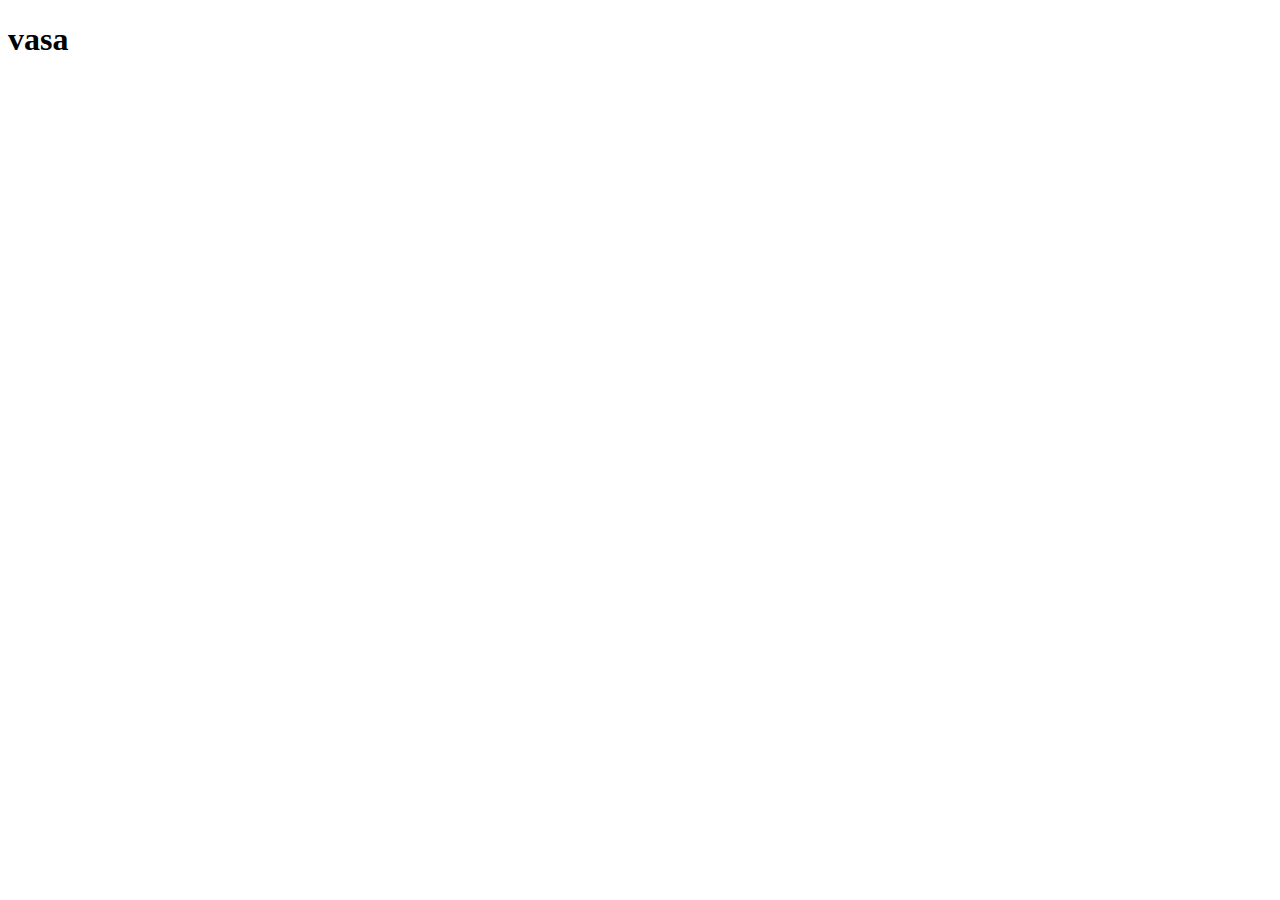
==== index.html @ 1d117d70 "Add index.html for vasa.dev" ====
<!DOCTYPE html>
<html lang="en">
<head>
    <meta charset="UTF-8">
    <meta http-equiv="X-UA-Compatible" content="IE=edge">
    <meta name="viewport" content="width=device-width, initial-scale=1.0">
    <title>vasa</title>
</head>
<body>
    <h1>vasa</h1>
</body>
</html>
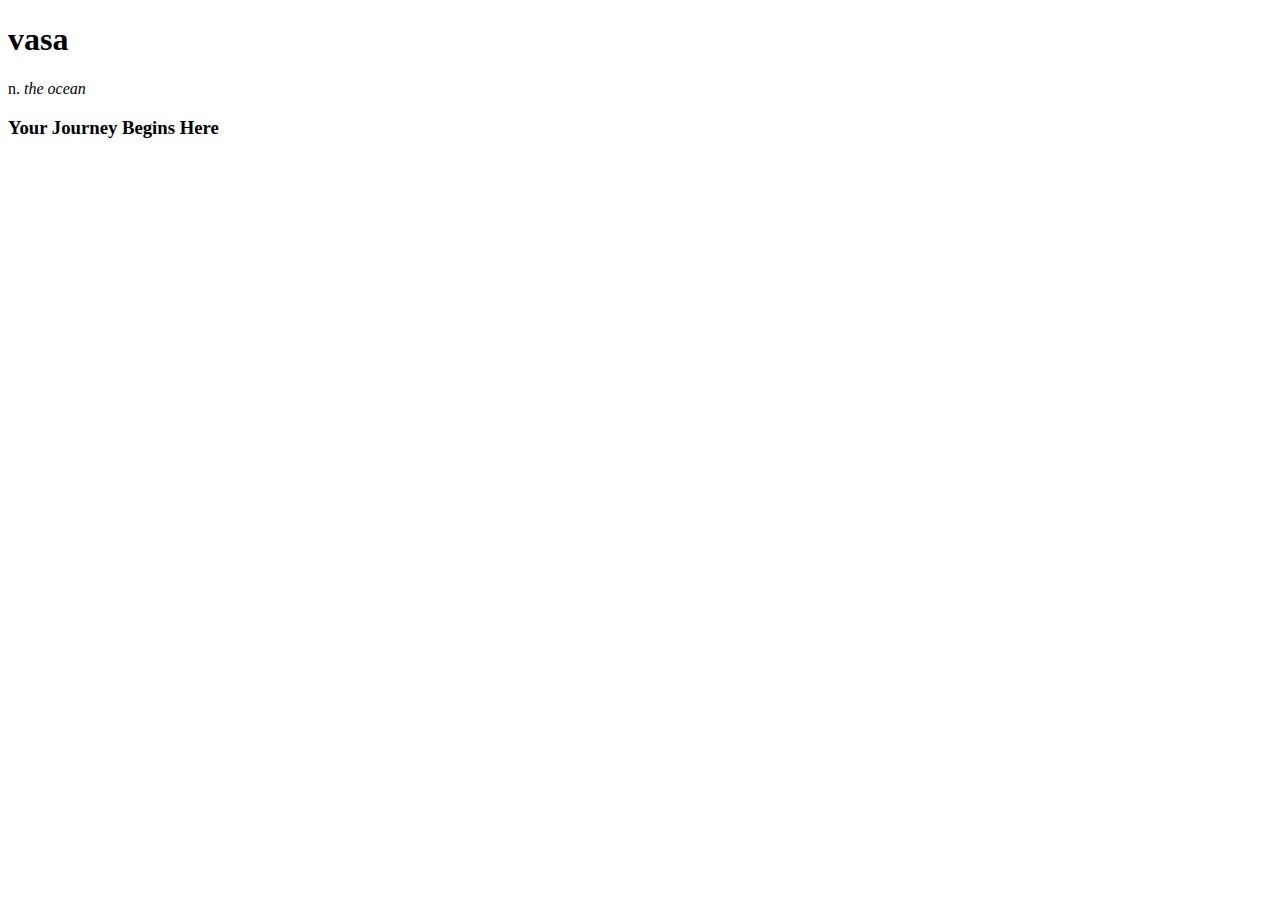
==== commit 5a61cda2: "Updated index.html" ====
--- a/index.html
+++ b/index.html
@@ -8,5 +8,7 @@
 </head>
 <body>
     <h1>vasa</h1>
+    <p>n. <em>the ocean</em></p>
+    <h3>Your Journey Begins Here</h3>
 </body>
 </html>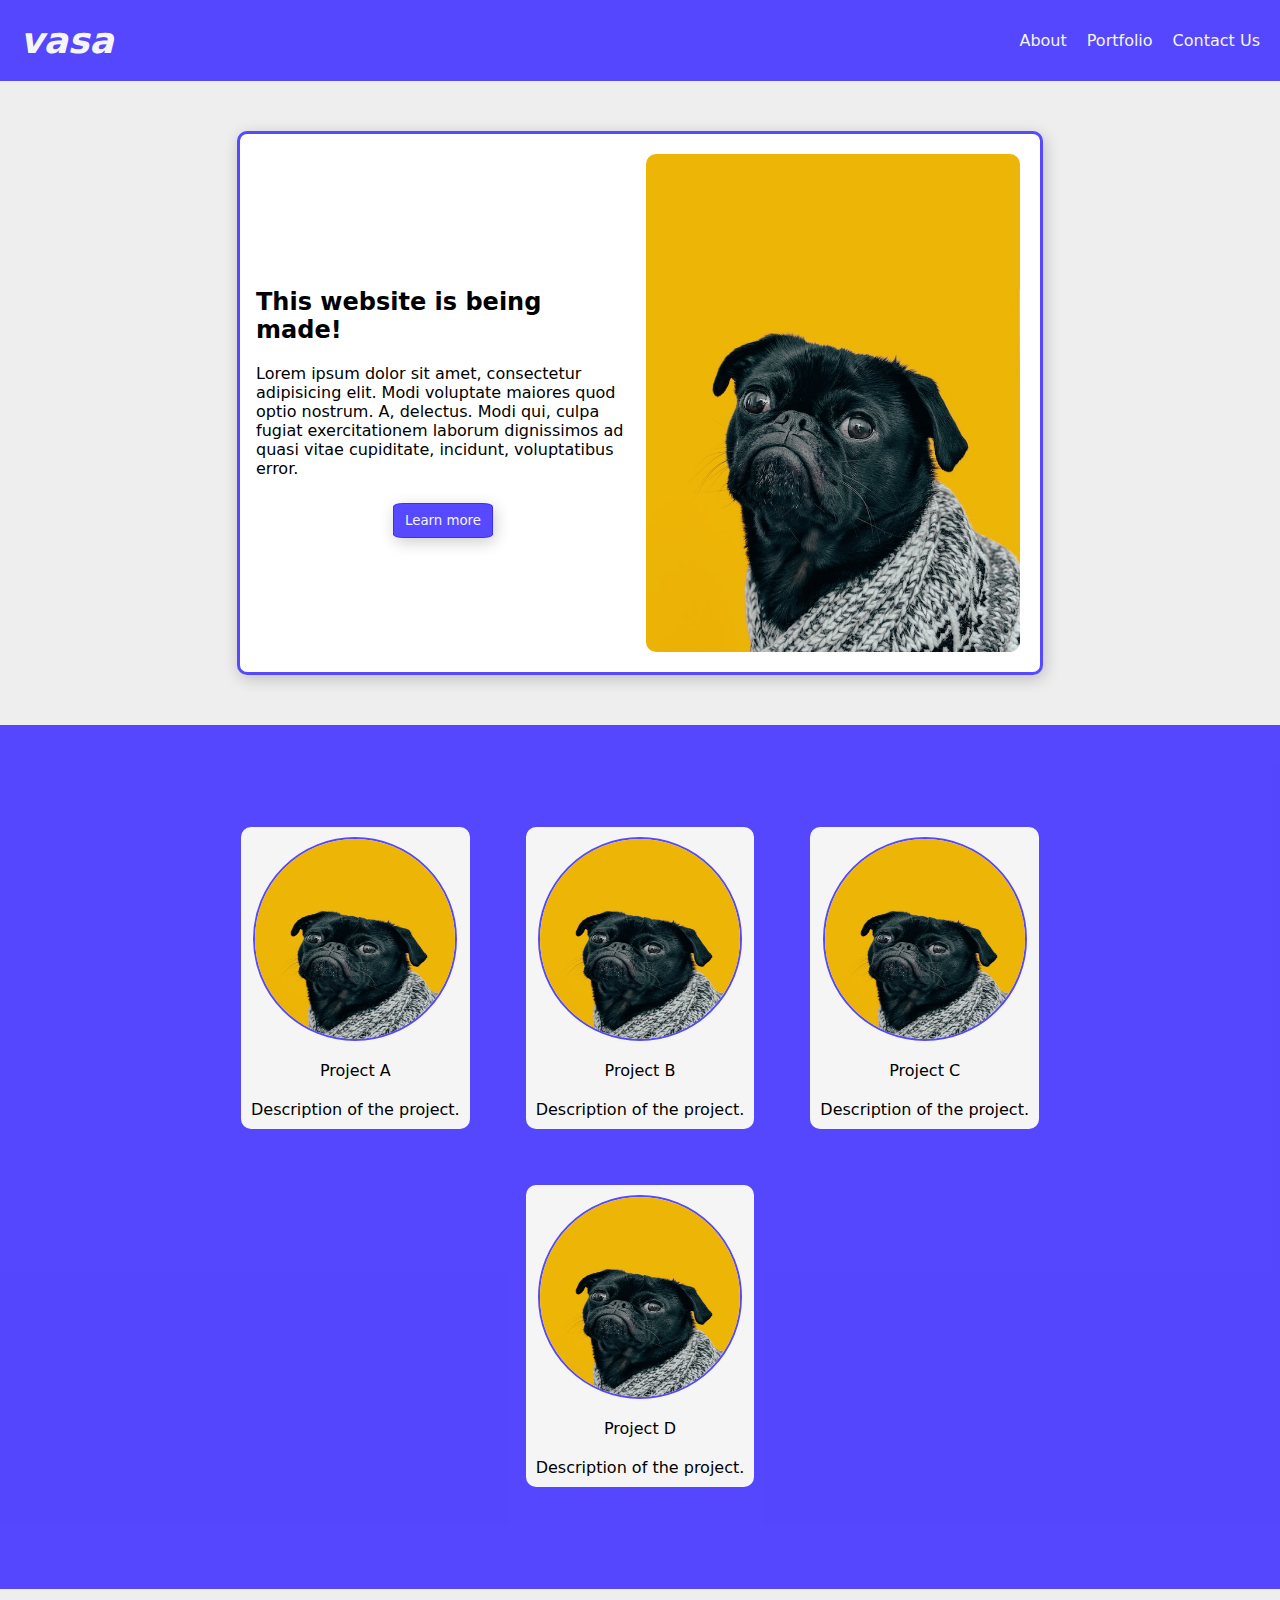
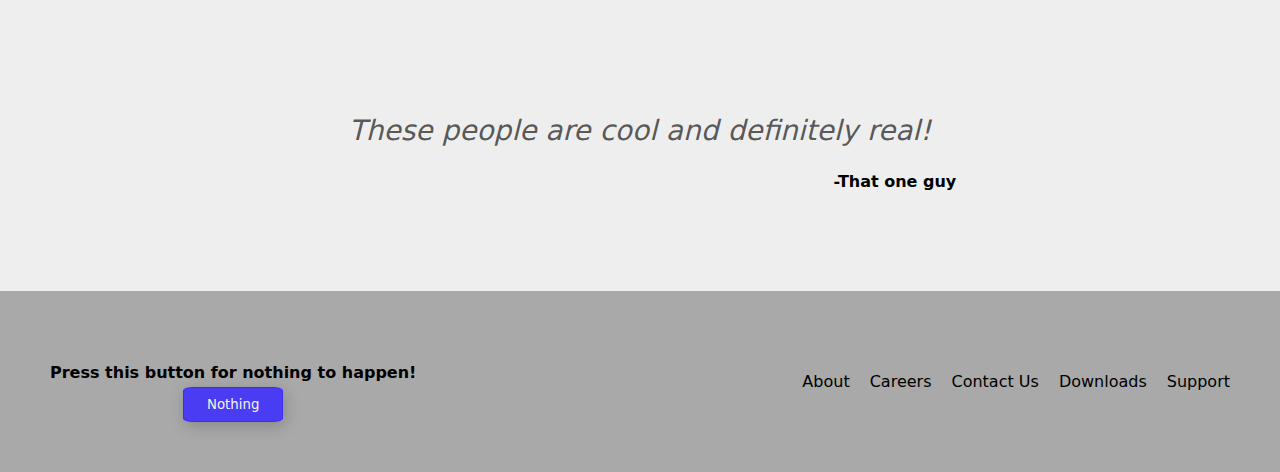
==== commit f68231ee: "file reorganization" ====
--- a/index.html
+++ b/index.html
@@ -1,14 +1,89 @@
 <!DOCTYPE html>
 <html lang="en">
 <head>
+    <link rel="stylesheet" href="/resources/css/styles.css">
     <meta charset="UTF-8">
     <meta http-equiv="X-UA-Compatible" content="IE=edge">
     <meta name="viewport" content="width=device-width, initial-scale=1.0">
     <title>vasa</title>
 </head>
 <body>
-    <h1>vasa</h1>
-    <p>n. <em>the ocean</em></p>
-    <h3>Your Journey Begins Here</h3>
+    <div class="header">
+        <div class="title">vasa</div>
+        <nav>
+            <ul>
+                <li><a href="/resources/pages/about.html">About</a></li>
+                <li><a href="#">Portfolio</a></li>
+                <li><a href="#">Contact Us</a></li>
+            </ul>
+        </nav>
+    </div>
+    <div class="section">
+        <div class="container">
+            <div class="description">
+                <div class="text">
+                    <h2>This website is being made!</h2>
+                </div>
+                <div class="text">Lorem ipsum dolor sit amet, consectetur adipisicing elit. Modi voluptate maiores quod optio nostrum. A, delectus. Modi qui, culpa fugiat exercitationem laborum dignissimos ad quasi vitae cupiditate, incidunt, voluptatibus error.</div>
+                <div class="button">
+                    <button id="about-button">Learn more</button>
+                </div>
+            </div>
+            <div class="image round-corners">
+                <img src="/resources/images/pug.jpg" alt="a pug">
+            </div>
+        </div>
+    </div>
+    <div class="section new-back">
+        <div class="deck">
+            <div class="cards">
+                <img src="/resources/images/pug.jpg" alt="placeholder">
+                <div class="text">Project A</div>
+                <div class="text">Description of the project.</div>
+            </div>
+            <div class="cards">
+                <img src="/resources/images/pug.jpg" alt="placeholder">
+                <div class="text">Project B</div>
+                <div class="text">Description of the project.</div>
+            </div>
+            <div class="cards">
+                <img src="/resources/images/pug.jpg" alt="placeholder">
+                <div class="text">Project C</div>
+                <div class="text">Description of the project.</div>
+            </div>
+            <div class="cards">
+                <img src="/resources/images/pug.jpg" alt="placeholder">
+                <div class="text">Project D</div>
+                <div class="text">Description of the project.</div>
+            </div>
+        </div>
+    </div>
+    <div class="section">
+        <div class="hype">
+            <div class="testimonials">These people are cool and definitely real!</div>
+            <div class="text">-That one guy</div>
+        </div>
+    </div>
+    <footer>
+        <div class="footer left">
+            <div class="text">
+                <h4>Press this button for nothing to happen!</h4>
+            </div>
+            <div class="button">
+                <button>Nothing</button>
+            </div>
+        </div>
+        <div class="footer right">
+            <div>
+                <ul>
+                    <li><a href="#">About</a></li>
+                    <li><a href="#">Careers</a></li>
+                    <li><a href="#">Contact Us</a></li>
+                    <li><a href="#">Downloads</a></li>
+                    <li><a href="#">Support</a></li>
+                </ul>
+            </div>    
+        </div>
+    </footer>
 </body>
-</html>+</html>
--- a/resources/css/styles.css
+++ b/resources/css/styles.css
@@ -0,0 +1,166 @@
+/* styles.css */
+* {
+    font-family:system-ui, -apple-system, BlinkMacSystemFont, 'Segoe UI', Roboto, Oxygen, Ubuntu, Cantarell, 'Open Sans', 'Helvetica Neue', sans-serif
+}
+
+body {
+    margin: 0;
+    background-color: #eee;
+    height: 100vh;
+    background-origin: border-box;
+}
+
+ul {
+    display: flex;
+    margin: 0;
+    padding: 0;
+    list-style-type: none;
+    gap: 20px;
+}
+
+img {
+    width: 100%;
+    height: 100%;
+}
+
+button {
+    border: 1px solid #3829ffd9;
+    border-radius: 10%;
+    background-color: #3829ffd9;
+    color: whitesmoke;
+    box-shadow: 2px 4px 16px rgba(0,0,0,.2);
+    width: 100px;
+    height: 35px;
+}
+
+a {
+    text-decoration: none;
+    color: inherit;
+}
+
+.header {
+    color: whitesmoke;
+    padding: 20px;
+    display: flex;
+    flex-direction: row;
+    justify-content: space-between;
+    background-color: #3829ffd9;
+    align-items: center;
+}
+
+.title {
+    font-size: 36px;
+    font-weight: 900;
+    font-style: italic;
+}
+
+.section {
+    display: flex;
+    justify-content: center;
+    margin: 50px;
+}
+.container {
+    display: flex;
+    border: 3px solid #3829ffd9;
+    background-color: white;
+    max-width: 800px;
+    border-radius: 10px;
+    box-shadow: 2px 4px 16px rgba(0,0,0,.2);
+    justify-content: center;
+    align-items: center;
+    gap: 16px;
+}
+
+.description {
+    padding-left: 16px;
+    flex: 1;
+}
+
+.description .button {
+    display: flex;
+    justify-content: center;
+    margin-top: 25px;
+}
+
+.image {
+    flex: 1;
+}
+
+.image, .cards {
+    display: flex;
+    justify-content: center;
+    align-items: center;
+    overflow: hidden;
+    border-radius: 10px;
+    margin: 20px 20px 20px 0px;
+}
+
+.deck {
+    display: flex;
+    justify-content: center;
+    flex-wrap: wrap;
+    gap: 16px;
+    margin: 32px;
+}
+
+.new-back {
+    margin: 0;
+    padding: 50px;
+    background-color: #3829ffd9;
+}
+
+.cards {
+    margin: 20px;
+    background-color: whitesmoke;
+    border: 3px hidden #3829ffd9;
+    max-width: 240px;
+    flex-direction: column;
+}
+.cards img {
+    display: flex;
+    width: 200px;
+    height: 200px;
+    border-radius: 50%;
+    overflow: hidden;
+    border: 2px solid #3829ffd9;
+    margin: 10px;
+}
+
+.cards .text {
+    padding: 10px;
+}
+
+.testimonials {
+    font-size: 28px;
+    color: rgba(0, 0, 0, 0.65);
+    font-style: italic;
+    margin: 25px;
+}
+
+.hype {
+    padding: 50px;
+}
+
+.hype .text {
+    text-align: right;
+    font-weight: 700;
+}
+
+footer {
+    background-color: darkgray;
+    display: flex;
+    justify-content: space-between;
+    align-items: center;
+    padding:50px;
+}
+
+.footer h4{
+    margin-bottom: 5px;
+}
+
+.footer.left {
+    display: flex;
+    flex-direction: column;
+    align-items: center;
+    
+}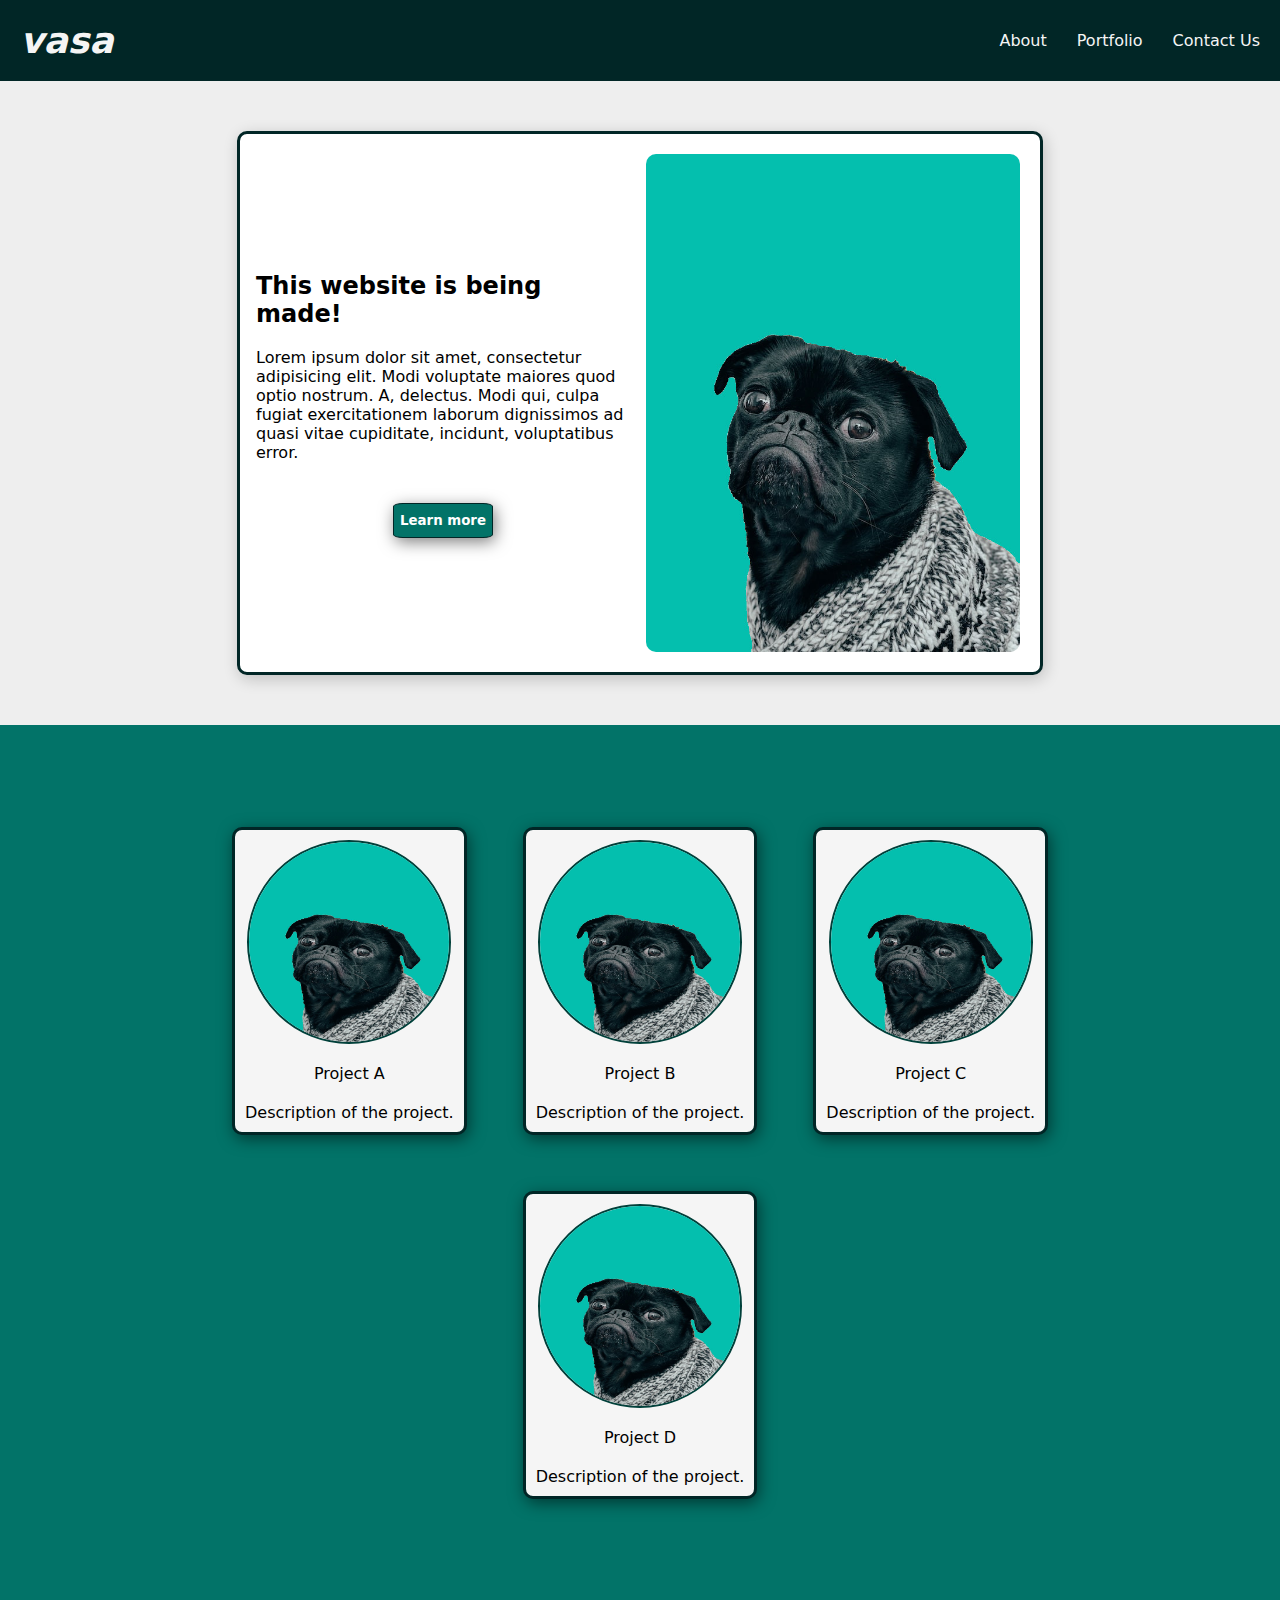
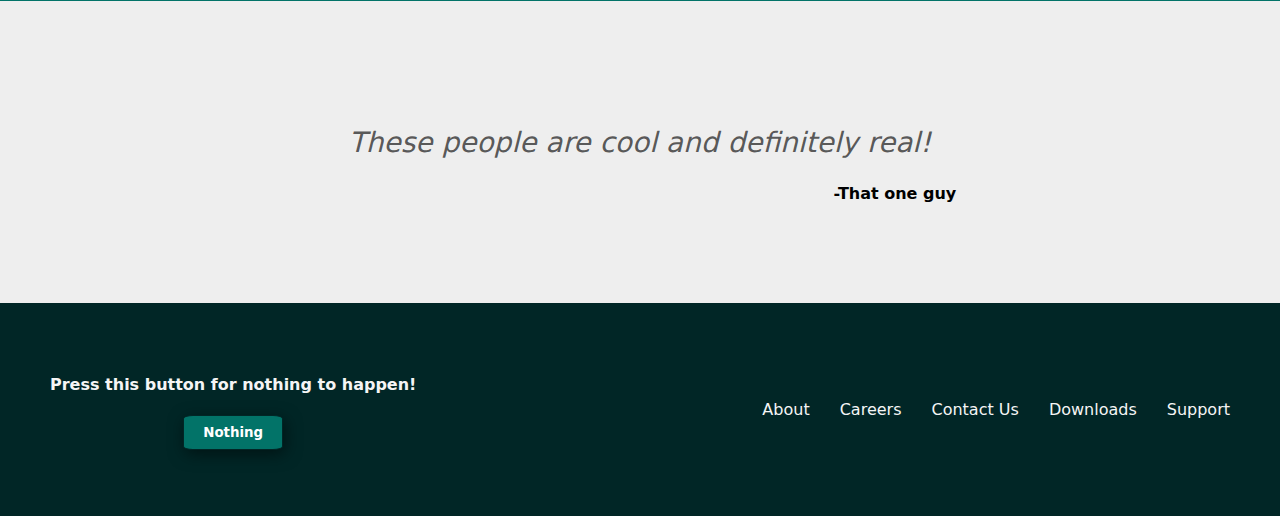
==== commit a1958ac8: "Updated CSS for Improved Visibility" ====
--- a/index.html
+++ b/index.html
@@ -1,7 +1,7 @@
 <!DOCTYPE html>
 <html lang="en">
 <head>
-    <link rel="stylesheet" href="/resources/css/styles.css">
+    <link rel="stylesheet" href="./resources/css/styles.css">
     <meta charset="UTF-8">
     <meta http-equiv="X-UA-Compatible" content="IE=edge">
     <meta name="viewport" content="width=device-width, initial-scale=1.0">
@@ -12,7 +12,7 @@
         <div class="title">vasa</div>
         <nav>
             <ul>
-                <li><a href="/resources/pages/about.html">About</a></li>
+                <li><a href="./resources/pages/about.html">About</a></li>
                 <li><a href="#">Portfolio</a></li>
                 <li><a href="#">Contact Us</a></li>
             </ul>
@@ -26,33 +26,33 @@
                 </div>
                 <div class="text">Lorem ipsum dolor sit amet, consectetur adipisicing elit. Modi voluptate maiores quod optio nostrum. A, delectus. Modi qui, culpa fugiat exercitationem laborum dignissimos ad quasi vitae cupiditate, incidunt, voluptatibus error.</div>
                 <div class="button">
-                    <button id="about-button">Learn more</button>
+                    <button id="about-button"><a href="./resources/pages/about.html">Learn more</a></button>
                 </div>
             </div>
             <div class="image round-corners">
-                <img src="/resources/images/pug.jpg" alt="a pug">
+                <img src="./resources/images/pug.jpg" alt="a pug">
             </div>
         </div>
     </div>
     <div class="section new-back">
         <div class="deck">
             <div class="cards">
-                <img src="/resources/images/pug.jpg" alt="placeholder">
+                <img src="./resources/images/pug.jpg" alt="placeholder">
                 <div class="text">Project A</div>
                 <div class="text">Description of the project.</div>
             </div>
             <div class="cards">
-                <img src="/resources/images/pug.jpg" alt="placeholder">
+                <img src="./resources/images/pug.jpg" alt="placeholder">
                 <div class="text">Project B</div>
                 <div class="text">Description of the project.</div>
             </div>
             <div class="cards">
-                <img src="/resources/images/pug.jpg" alt="placeholder">
+                <img src="./resources/images/pug.jpg" alt="placeholder">
                 <div class="text">Project C</div>
                 <div class="text">Description of the project.</div>
             </div>
             <div class="cards">
-                <img src="/resources/images/pug.jpg" alt="placeholder">
+                <img src="./resources/images/pug.jpg" alt="placeholder">
                 <div class="text">Project D</div>
                 <div class="text">Description of the project.</div>
             </div>
@@ -70,7 +70,7 @@
                 <h4>Press this button for nothing to happen!</h4>
             </div>
             <div class="button">
-                <button>Nothing</button>
+                <button><a href="#">Nothing</a></button>
             </div>
         </div>
         <div class="footer right">
--- a/resources/css/styles.css
+++ b/resources/css/styles.css
@@ -15,7 +15,7 @@
     margin: 0;
     padding: 0;
     list-style-type: none;
-    gap: 20px;
+    gap: 30px;
 }
 
 img {
@@ -24,18 +24,26 @@
 }
 
 button {
-    border: 1px solid #3829ffd9;
+    border: 1px solid #012626;
     border-radius: 10%;
-    background-color: #3829ffd9;
-    color: whitesmoke;
-    box-shadow: 2px 4px 16px rgba(0,0,0,.2);
+    background-color: #027368;
+    color: white;
+    box-shadow: 2px 4px 16px rgba(0,0,0,.5);
     width: 100px;
     height: 35px;
+    font-weight: 800;
+    margin: 16px 0;
+    transition: all .3s ease-in-out;
 }
 
 a {
     text-decoration: none;
     color: inherit;
+    text-decoration: underline 0.2em rgba(255, 255, 255, 0);
+    transition: text-decoration-color 500ms;
+    display: block;
+    margin: 0;
+      
 }
 
 .header {
@@ -44,7 +52,7 @@
     display: flex;
     flex-direction: row;
     justify-content: space-between;
-    background-color: #3829ffd9;
+    background-color: #012626;
     align-items: center;
 }
 
@@ -61,7 +69,7 @@
 }
 .container {
     display: flex;
-    border: 3px solid #3829ffd9;
+    border: 3px solid #012626;
     background-color: white;
     max-width: 800px;
     border-radius: 10px;
@@ -106,15 +114,17 @@
 .new-back {
     margin: 0;
     padding: 50px;
-    background-color: #3829ffd9;
+    background-color: #027368;
 }
 
 .cards {
     margin: 20px;
     background-color: whitesmoke;
-    border: 3px hidden #3829ffd9;
+    border: 3px solid #012626;
     max-width: 240px;
     flex-direction: column;
+    box-shadow: 2px 4px 16px rgba(0,0,0,.5);
+    transition: all .2s ease-in-out;
 }
 .cards img {
     display: flex;
@@ -122,8 +132,9 @@
     height: 200px;
     border-radius: 50%;
     overflow: hidden;
-    border: 2px solid #3829ffd9;
+    border: 2px solid #01403A;
     margin: 10px;
+    transition: all .5s ease-in-out;
 }
 
 .cards .text {
@@ -147,11 +158,12 @@
 }
 
 footer {
-    background-color: darkgray;
+    background-color: #012626;
     display: flex;
     justify-content: space-between;
     align-items: center;
     padding:50px;
+    color: whitesmoke
 }
 
 .footer h4{
@@ -163,4 +175,21 @@
     flex-direction: column;
     align-items: center;
     
+}
+
+li a:hover {
+    text-decoration-color: rgba(255, 255, 255, 1);
+}
+
+.cards:hover {
+    transform: scale(1.1)
+}
+
+.cards img:hover{
+    border-radius: 10%;
+    
+}
+
+button:hover {
+    transform: scale(.9)
 }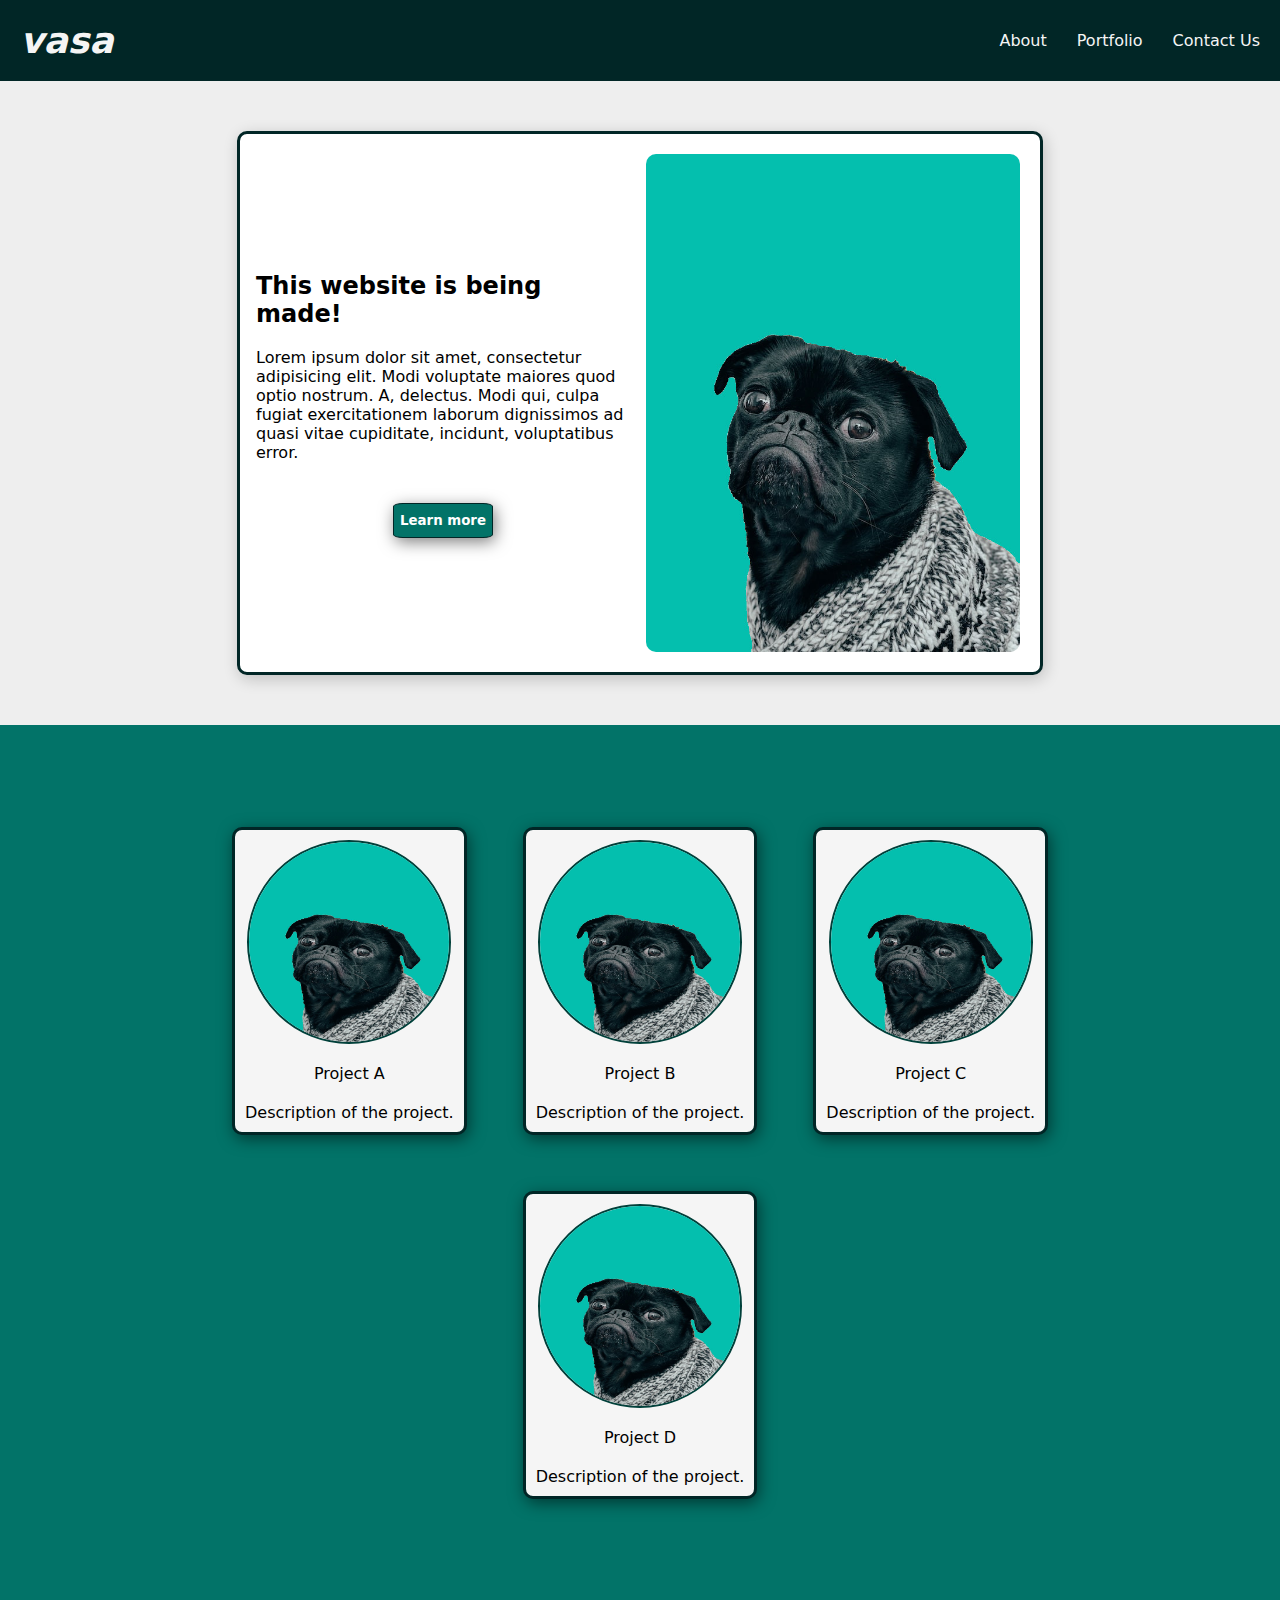
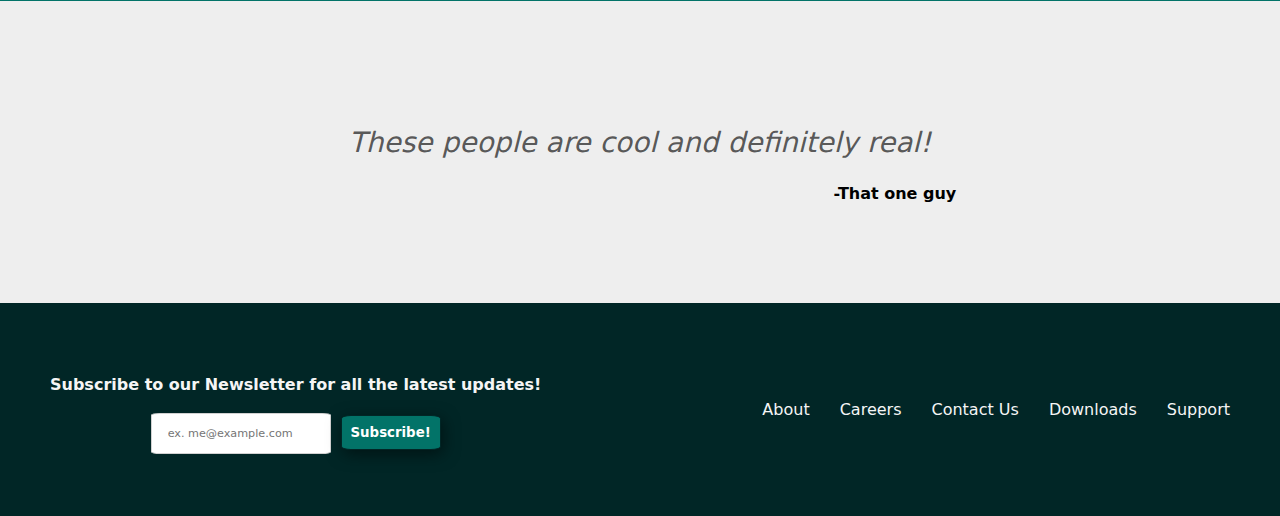
==== commit a73bacd8: "Reformatting and on-hover effects" ====
--- a/index.html
+++ b/index.html
@@ -67,10 +67,14 @@
     <footer>
         <div class="footer left">
             <div class="text">
-                <h4>Press this button for nothing to happen!</h4>
+                <h4>Subscribe to our Newsletter for all the latest updates!</h4>
             </div>
-            <div class="button">
-                <button><a href="#">Nothing</a></button>
+            <div class="form-input">
+                <label for="email"></label>
+                <input type="email" placeholder="ex. me@example.com">
+                <div class="button">
+                    <button><a href="#">Subscribe!</a></button>
+                </div>
             </div>
         </div>
         <div class="footer right">
--- a/resources/css/styles.css
+++ b/resources/css/styles.css
@@ -34,6 +34,7 @@
     font-weight: 800;
     margin: 16px 0;
     transition: all .3s ease-in-out;
+    cursor: pointer;
 }
 
 a {
@@ -43,7 +44,6 @@
     transition: text-decoration-color 500ms;
     display: block;
     margin: 0;
-      
 }
 
 .header {
@@ -124,7 +124,7 @@
     max-width: 240px;
     flex-direction: column;
     box-shadow: 2px 4px 16px rgba(0,0,0,.5);
-    transition: all .2s ease-in-out;
+    transition: all .5s ease-in-out;
 }
 .cards img {
     display: flex;
@@ -163,7 +163,8 @@
     justify-content: space-between;
     align-items: center;
     padding:50px;
-    color: whitesmoke
+    color: whitesmoke;
+    margin-bottom: 20px;
 }
 
 .footer h4{
@@ -177,6 +178,20 @@
     
 }
 
+.form-input {
+    display: flex;
+    align-items: baseline;
+}
+
+input {
+    padding: .8rem 1rem;
+    border-radius: 5%;
+    outline: none;
+    border: .1rem solid #d1d1d1;
+    font-size: .7rem;
+    margin-right: 10px;
+}
+
 li a:hover {
     text-decoration-color: rgba(255, 255, 255, 1);
 }
@@ -185,11 +200,11 @@
     transform: scale(1.1)
 }
 
-.cards img:hover{
+.cards:hover img{
     border-radius: 10%;
     
 }
 
 button:hover {
-    transform: scale(.9)
+    transform: scale(.95)
 }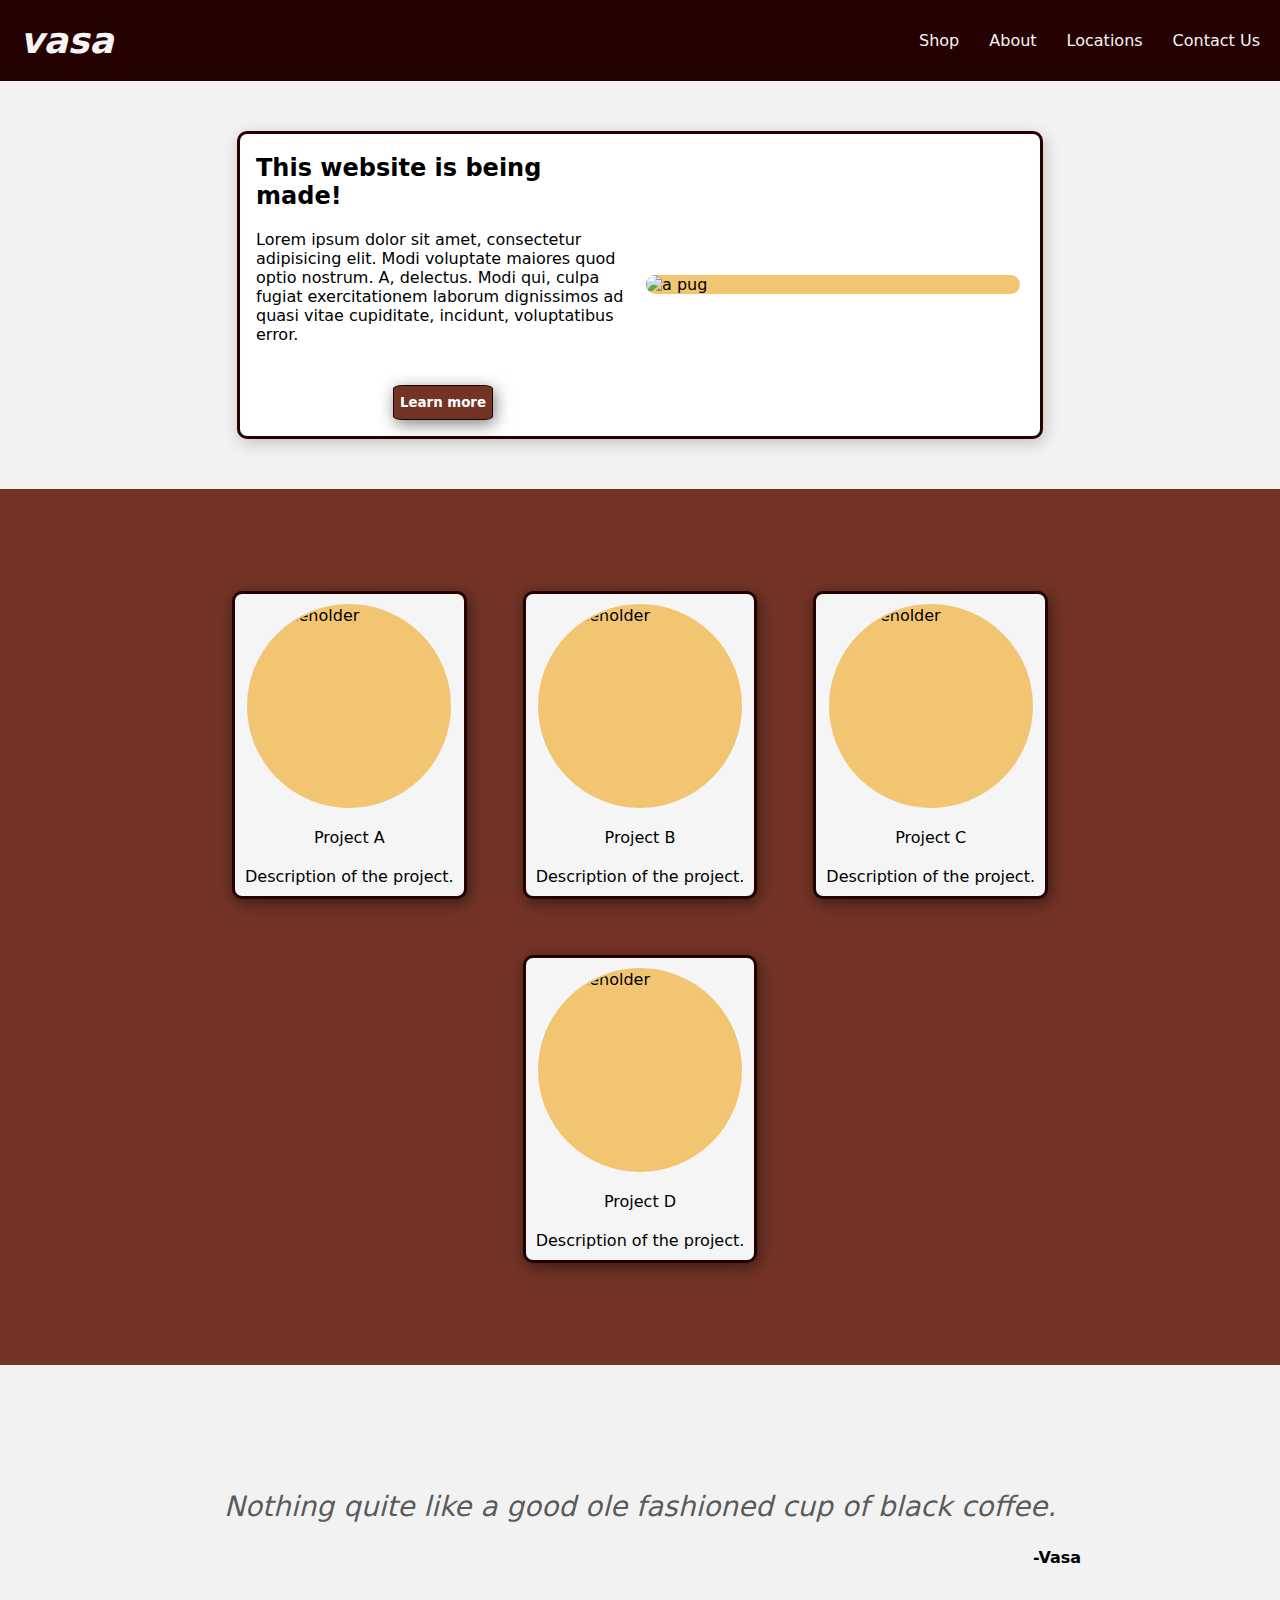
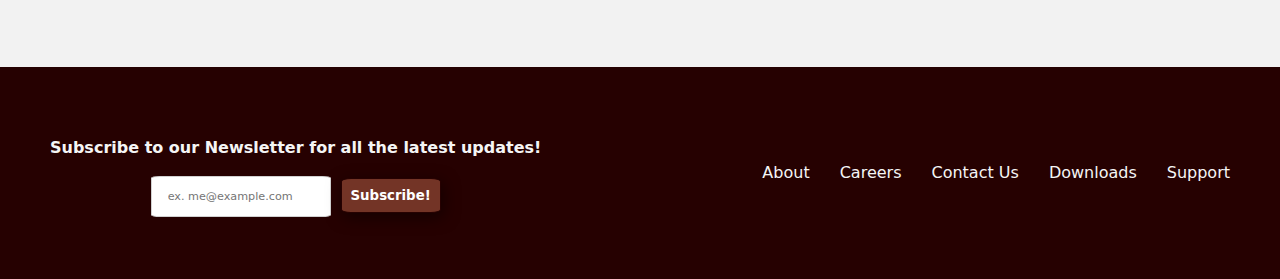
==== commit 290d042d: "Changed color scheme and theme to coffee based" ====
--- a/index.html
+++ b/index.html
@@ -12,8 +12,9 @@
         <div class="title">vasa</div>
         <nav>
             <ul>
+                <li><a href="#">Shop</a></li>
                 <li><a href="./resources/pages/about.html">About</a></li>
-                <li><a href="#">Portfolio</a></li>
+                <li><a href="#">Locations</a></li>
                 <li><a href="#">Contact Us</a></li>
             </ul>
         </nav>
@@ -30,29 +31,29 @@
                 </div>
             </div>
             <div class="image round-corners">
-                <img src="./resources/images/pug.jpg" alt="a pug">
+                <img src="./resources/images/coffee1.jpg" alt="a pug">
             </div>
         </div>
     </div>
     <div class="section new-back">
         <div class="deck">
             <div class="cards">
-                <img src="./resources/images/pug.jpg" alt="placeholder">
+                <img src="./resources/images/coffee1.jpg" alt="placeholder">
                 <div class="text">Project A</div>
                 <div class="text">Description of the project.</div>
             </div>
             <div class="cards">
-                <img src="./resources/images/pug.jpg" alt="placeholder">
+                <img src="./resources/images/coffee1.jpg" alt="placeholder">
                 <div class="text">Project B</div>
                 <div class="text">Description of the project.</div>
             </div>
             <div class="cards">
-                <img src="./resources/images/pug.jpg" alt="placeholder">
+                <img src="./resources/images/coffee1.jpg" alt="placeholder">
                 <div class="text">Project C</div>
                 <div class="text">Description of the project.</div>
             </div>
             <div class="cards">
-                <img src="./resources/images/pug.jpg" alt="placeholder">
+                <img src="./resources/images/coffee1.jpg" alt="placeholder">
                 <div class="text">Project D</div>
                 <div class="text">Description of the project.</div>
             </div>
@@ -60,8 +61,8 @@
     </div>
     <div class="section">
         <div class="hype">
-            <div class="testimonials">These people are cool and definitely real!</div>
-            <div class="text">-That one guy</div>
+            <div class="testimonials">Nothing quite like a good ole fashioned cup of black coffee.</div>
+            <div class="text">-Vasa</div>
         </div>
     </div>
     <footer>
--- a/resources/css/styles.css
+++ b/resources/css/styles.css
@@ -5,7 +5,7 @@
 
 body {
     margin: 0;
-    background-color: #eee;
+    background-color: #f2f2f2;
     height: 100vh;
     background-origin: border-box;
 }
@@ -21,12 +21,14 @@
 img {
     width: 100%;
     height: 100%;
+    
+    background: #F2C572;
 }
 
 button {
-    border: 1px solid #012626;
+    border: 1px solid #260101;
     border-radius: 10%;
-    background-color: #027368;
+    background-color: #733426;
     color: white;
     box-shadow: 2px 4px 16px rgba(0,0,0,.5);
     width: 100px;
@@ -52,7 +54,7 @@
     display: flex;
     flex-direction: row;
     justify-content: space-between;
-    background-color: #012626;
+    background-color: #260101;
     align-items: center;
 }
 
@@ -69,7 +71,7 @@
 }
 .container {
     display: flex;
-    border: 3px solid #012626;
+    border: 3px solid #260101;
     background-color: white;
     max-width: 800px;
     border-radius: 10px;
@@ -92,6 +94,7 @@
 
 .image {
     flex: 1;
+    object-fit: cover;
 }
 
 .image, .cards {
@@ -114,13 +117,13 @@
 .new-back {
     margin: 0;
     padding: 50px;
-    background-color: #027368;
+    background-color: #733426;
 }
 
 .cards {
     margin: 20px;
     background-color: whitesmoke;
-    border: 3px solid #012626;
+    border: 3px solid #260101;
     max-width: 240px;
     flex-direction: column;
     box-shadow: 2px 4px 16px rgba(0,0,0,.5);
@@ -132,7 +135,7 @@
     height: 200px;
     border-radius: 50%;
     overflow: hidden;
-    border: 2px solid #01403A;
+    border: 2px solid #F2C572;
     margin: 10px;
     transition: all .5s ease-in-out;
 }
@@ -158,7 +161,7 @@
 }
 
 footer {
-    background-color: #012626;
+    background-color: #260101;
     display: flex;
     justify-content: space-between;
     align-items: center;
